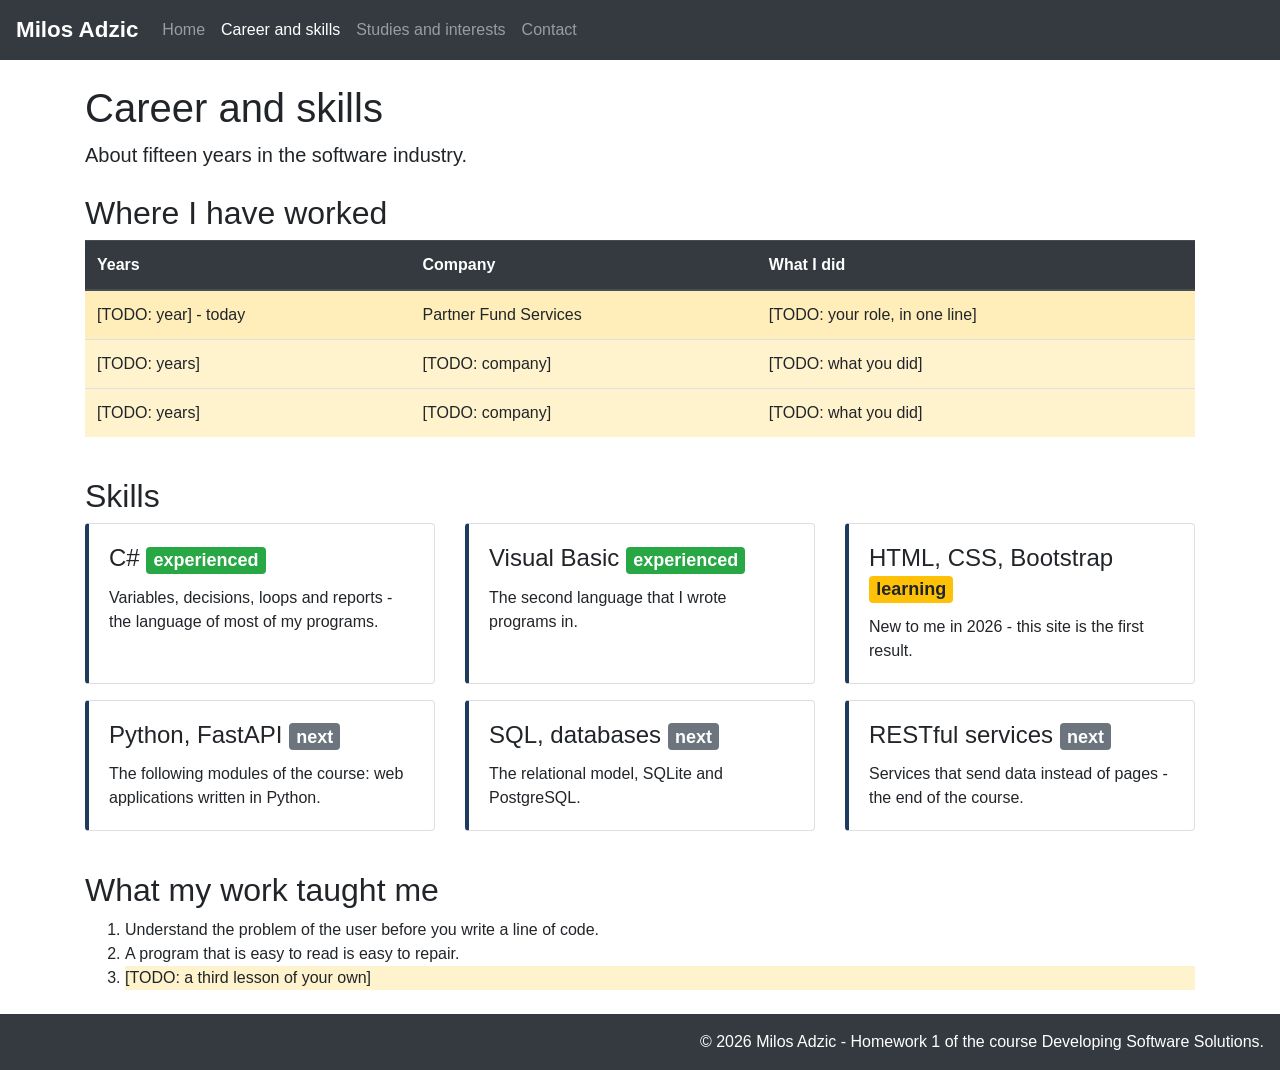
==== career.html @ 6c15d51f "Add files via upload" ====
<!DOCTYPE html>
<html lang="en">

<head>
    <meta charset="utf-8">
    <meta name="viewport" content="width=device-width, initial-scale=1">
    <title>Milos Adzic - Career and skills</title>
    <link rel="stylesheet" href="https://maxcdn.bootstrapcdn.com/bootstrap/4.5.2/css/bootstrap.min.css">
    <link rel="stylesheet" href="css/site.css">
    <script src="https://ajax.googleapis.com/ajax/libs/jquery/3.5.1/jquery.min.js"></script>
    <script src="https://cdnjs.cloudflare.com/ajax/libs/popper.js/1.16.0/umd/popper.min.js"></script>
    <script src="https://maxcdn.bootstrapcdn.com/bootstrap/4.5.2/js/bootstrap.min.js"></script>
</head>

<body>
    <!-- 1. the navbar: here the second link is the active one -->
    <nav class="navbar navbar-expand-md bg-dark navbar-dark">
        <a class="navbar-brand" href="index.html">Milos Adzic</a>
        <button class="navbar-toggler" type="button" data-toggle="collapse" data-target="#menu">
            <span class="navbar-toggler-icon"></span>
        </button>
        <div class="collapse navbar-collapse" id="menu">
            <ul class="navbar-nav">
                <li class="nav-item"><a class="nav-link" href="index.html">Home</a></li>
                <li class="nav-item active"><a class="nav-link" href="career.html">Career and skills</a></li>
                <li class="nav-item"><a class="nav-link" href="interests.html">Studies and interests</a></li>
                <li class="nav-item"><a class="nav-link" href="contact.html">Contact</a></li>
            </ul>
        </div>
    </nav>

    <div class="container mt-4">
        <h1>Career and skills</h1>
        <p class="lead">About fifteen years in the software industry.</p>

        <!-- 2. the table of jobs: it scrolls sideways on a narrow screen (table-responsive) -->
        <h2 class="mt-4">Where I have worked</h2>
        <div class="table-responsive">
            <table class="table table-striped">
                <thead class="thead-dark">
                    <tr><th>Years</th><th>Company</th><th>What I did</th></tr>
                </thead>
                <tbody>
                    <!-- the yellow row (table-warning) marks the present job -->
                    <tr class="table-warning">
                        <td class="todo">[TODO: year] - today</td>
                        <td>Partner Fund Services</td>
                        <td class="todo">[TODO: your role, in one line]</td>
                    </tr>
                    <tr>
                        <td class="todo">[TODO: years]</td>
                        <td class="todo">[TODO: company]</td>
                        <td class="todo">[TODO: what you did]</td>
                    </tr>
                    <tr>
                        <td class="todo">[TODO: years]</td>
                        <td class="todo">[TODO: company]</td>
                        <td class="todo">[TODO: what you did]</td>
                    </tr>
                </tbody>
            </table>
        </div>

        <!-- 3. the skills: cards with a badge - one in a line on a phone, two from 576 pixels, three from 992 -->
        <h2 class="mt-4">Skills</h2>
        <div class="row">
            <div class="col-sm-6 col-lg-4 mb-3">
                <div class="card h-100">
                    <div class="card-body">
                        <h4 class="card-title">C# <span class="badge badge-success">experienced</span></h4>
                        <p class="card-text">Variables, decisions, loops and reports - the language of most of my programs.</p>
                    </div>
                </div>
            </div>
            <div class="col-sm-6 col-lg-4 mb-3">
                <div class="card h-100">
                    <div class="card-body">
                        <h4 class="card-title">Visual Basic <span class="badge badge-success">experienced</span></h4>
                        <p class="card-text">The second language that I wrote programs in.</p>
                    </div>
                </div>
            </div>
            <div class="col-sm-6 col-lg-4 mb-3">
                <div class="card h-100">
                    <div class="card-body">
                        <h4 class="card-title">HTML, CSS, Bootstrap <span class="badge badge-warning">learning</span></h4>
                        <p class="card-text">New to me in 2026 - this site is the first result.</p>
                    </div>
                </div>
            </div>
            <div class="col-sm-6 col-lg-4 mb-3">
                <div class="card h-100">
                    <div class="card-body">
                        <h4 class="card-title">Python, FastAPI <span class="badge badge-secondary">next</span></h4>
                        <p class="card-text">The following modules of the course: web applications written in Python.</p>
                    </div>
                </div>
            </div>
            <div class="col-sm-6 col-lg-4 mb-3">
                <div class="card h-100">
                    <div class="card-body">
                        <h4 class="card-title">SQL, databases <span class="badge badge-secondary">next</span></h4>
                        <p class="card-text">The relational model, SQLite and PostgreSQL.</p>
                    </div>
                </div>
            </div>
            <div class="col-sm-6 col-lg-4 mb-3">
                <div class="card h-100">
                    <div class="card-body">
                        <h4 class="card-title">RESTful services <span class="badge badge-secondary">next</span></h4>
                        <p class="card-text">Services that send data instead of pages - the end of the course.</p>
                    </div>
                </div>
            </div>
        </div>

        <!-- 4. an ordered list: the order matters here -->
        <h2 class="mt-4">What my work taught me</h2>
        <ol>
            <li>Understand the problem of the user before you write a line of code.</li>
            <li>A program that is easy to read is easy to repair.</li>
            <li class="todo">[TODO: a third lesson of your own]</li>
        </ol>
    </div>

    <!-- 5. the footer -->
    <div class="site-footer bg-dark text-white p-3 mt-4">
        &copy; 2026 Milos Adzic - Homework 1 of the course Developing Software Solutions.
    </div>
</body>

</html>
---- css/site.css ----
/* Our own rules for the whole site. Every page links this file after Bootstrap,
   so these rules win over the rules of Bootstrap that are equally specific. */

/* the name of the site in the navbar a little larger than Bootstrap makes it */
.navbar-brand {
    font-size: 1.4rem;
    font-weight: bold;
}

/* the top of the home page: a dark blue band instead of the grey jumbotron of Bootstrap */
.hero {
    background-color: #1f3a5f;
    color: white;
}

/* the photo: a circle with a white edge, never wider than 220 pixels */
.photo {
    max-width: 220px;
    border-radius: 50%;
    border: 4px solid white;
}

/* a thin coloured line on the left of every card of the site */
.card {
    border-left: 4px solid #1f3a5f;
}

/* placeholders that still wait for real text - delete this rule when none are left */
.todo {
    background-color: #fff3cd;
}

/* the footer: centred on narrow screens ... */
.site-footer {
    text-align: center;
}

/* ... and on the right from 768 pixels on - mobile first */
@media (min-width: 768px) {
    .site-footer {
        text-align: right;
    }
}
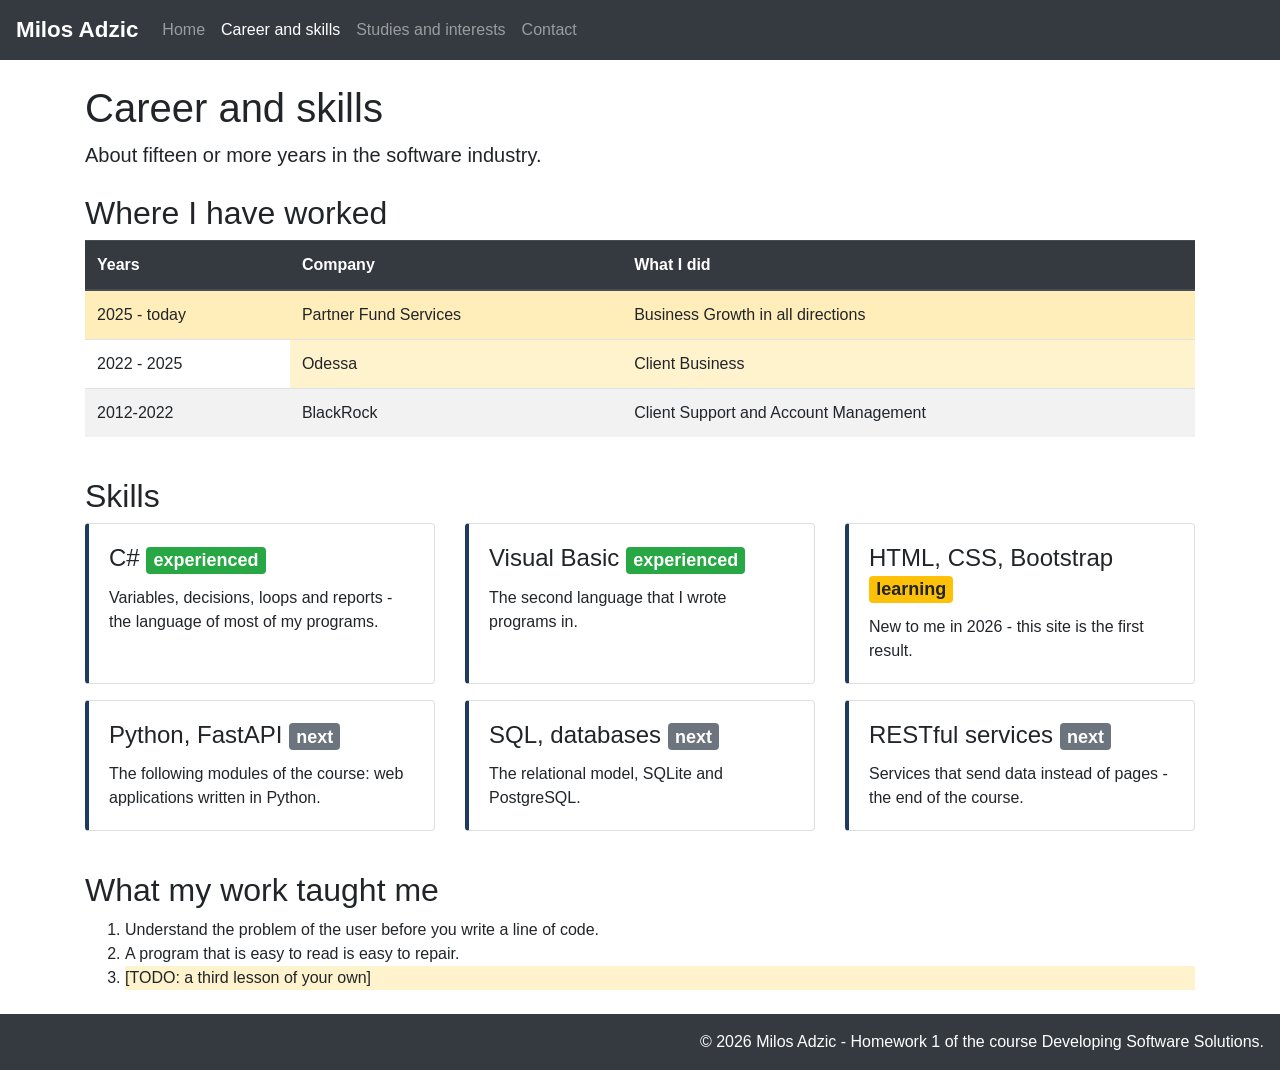
==== commit 6330967e: "Update career details and comments in career.html" ====
--- a/career.html
+++ b/career.html
@@ -13,7 +13,7 @@
 </head>
 
 <body>
-    <!-- 1. the navbar: here the second link is the active one -->
+    <!-- 1. the navbar: here the second link is active, ostalo copy paste -->
     <nav class="navbar navbar-expand-md bg-dark navbar-dark">
         <a class="navbar-brand" href="index.html">Milos Adzic</a>
         <button class="navbar-toggler" type="button" data-toggle="collapse" data-target="#menu">
@@ -31,7 +31,7 @@
 
     <div class="container mt-4">
         <h1>Career and skills</h1>
-        <p class="lead">About fifteen years in the software industry.</p>
+        <p class="lead">About fifteen or more years in the software industry.</p>
 
         <!-- 2. the table of jobs: it scrolls sideways on a narrow screen (table-responsive) -->
         <h2 class="mt-4">Where I have worked</h2>
@@ -41,21 +41,21 @@
                     <tr><th>Years</th><th>Company</th><th>What I did</th></tr>
                 </thead>
                 <tbody>
-                    <!-- the yellow row (table-warning) marks the present job -->
+                    <!-- the yellow row (table-warning) marks the present job, Claude je dodao ovaj komentar i dobar je, zaboravio bih -->
                     <tr class="table-warning">
-                        <td class="todo">[TODO: year] - today</td>
+                        <td> 2025 - today</td>
                         <td>Partner Fund Services</td>
-                        <td class="todo">[TODO: your role, in one line]</td>
+                        <td> Business Growth in all directions </td>
                     </tr>
                     <tr>
-                        <td class="todo">[TODO: years]</td>
-                        <td class="todo">[TODO: company]</td>
-                        <td class="todo">[TODO: what you did]</td>
+                        <td> 2022 - 2025</td>
+                        <td class="todo">Odessa</td>
+                        <td class="todo">Client Business</td>
                     </tr>
                     <tr>
-                        <td class="todo">[TODO: years]</td>
-                        <td class="todo">[TODO: company]</td>
-                        <td class="todo">[TODO: what you did]</td>
+                        <td> 2012-2022</td>
+                        <td> BlackRock</td>
+                        <td>Client Support and Account Management</td>
                     </tr>
                 </tbody>
             </table>
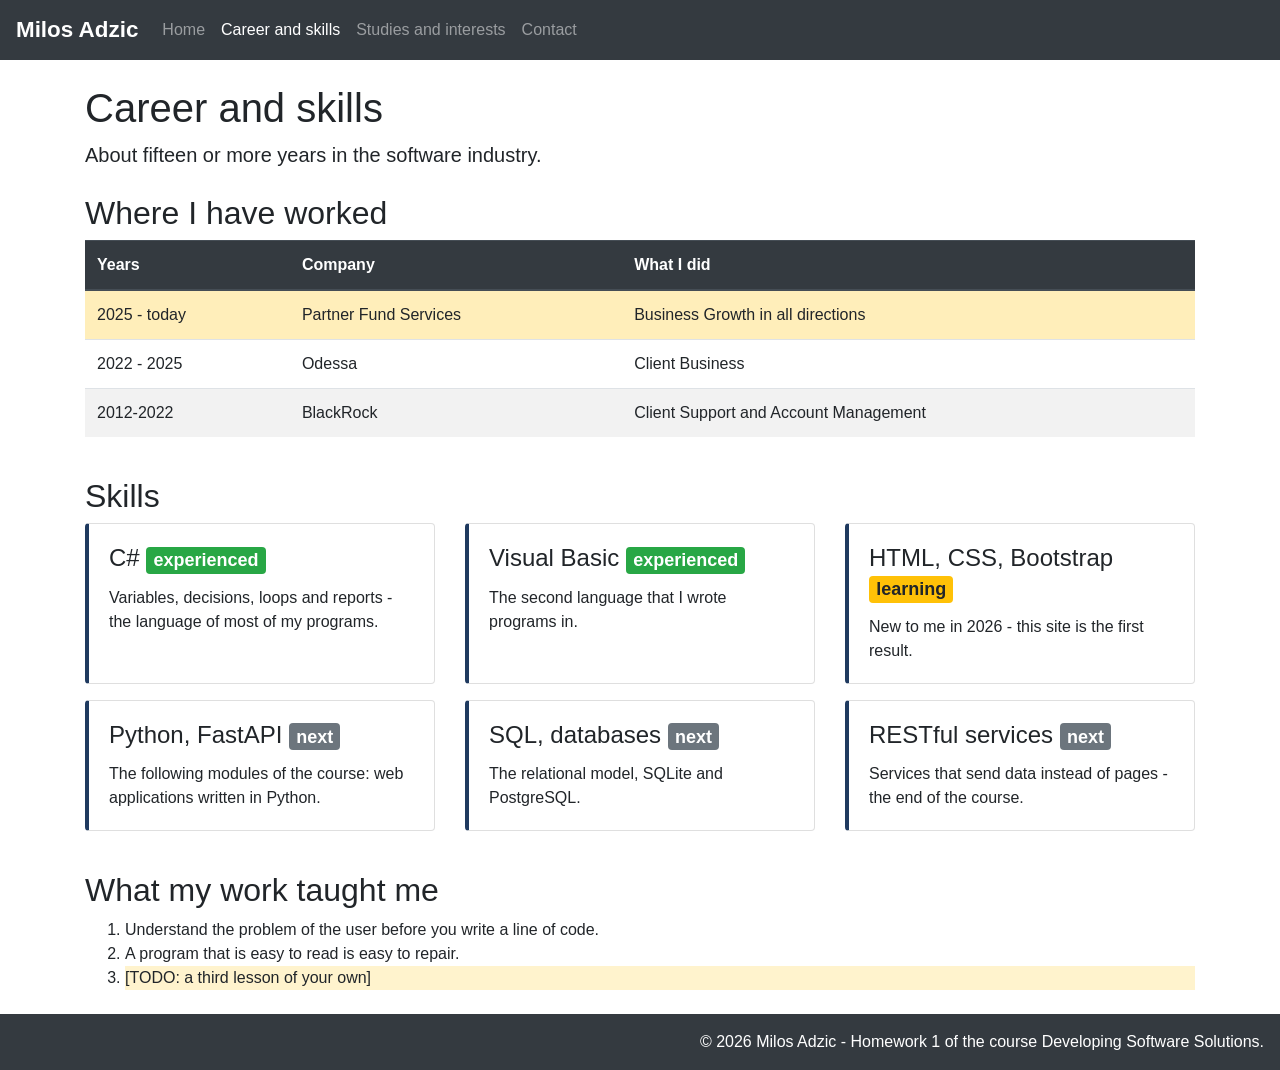
==== commit f09d158e: "Update career.html" ====
--- a/career.html
+++ b/career.html
@@ -49,8 +49,8 @@
                     </tr>
                     <tr>
                         <td> 2022 - 2025</td>
-                        <td class="todo">Odessa</td>
-                        <td class="todo">Client Business</td>
+                        <td>Odessa</td>
+                        <td>Client Business</td>
                     </tr>
                     <tr>
                         <td> 2012-2022</td>
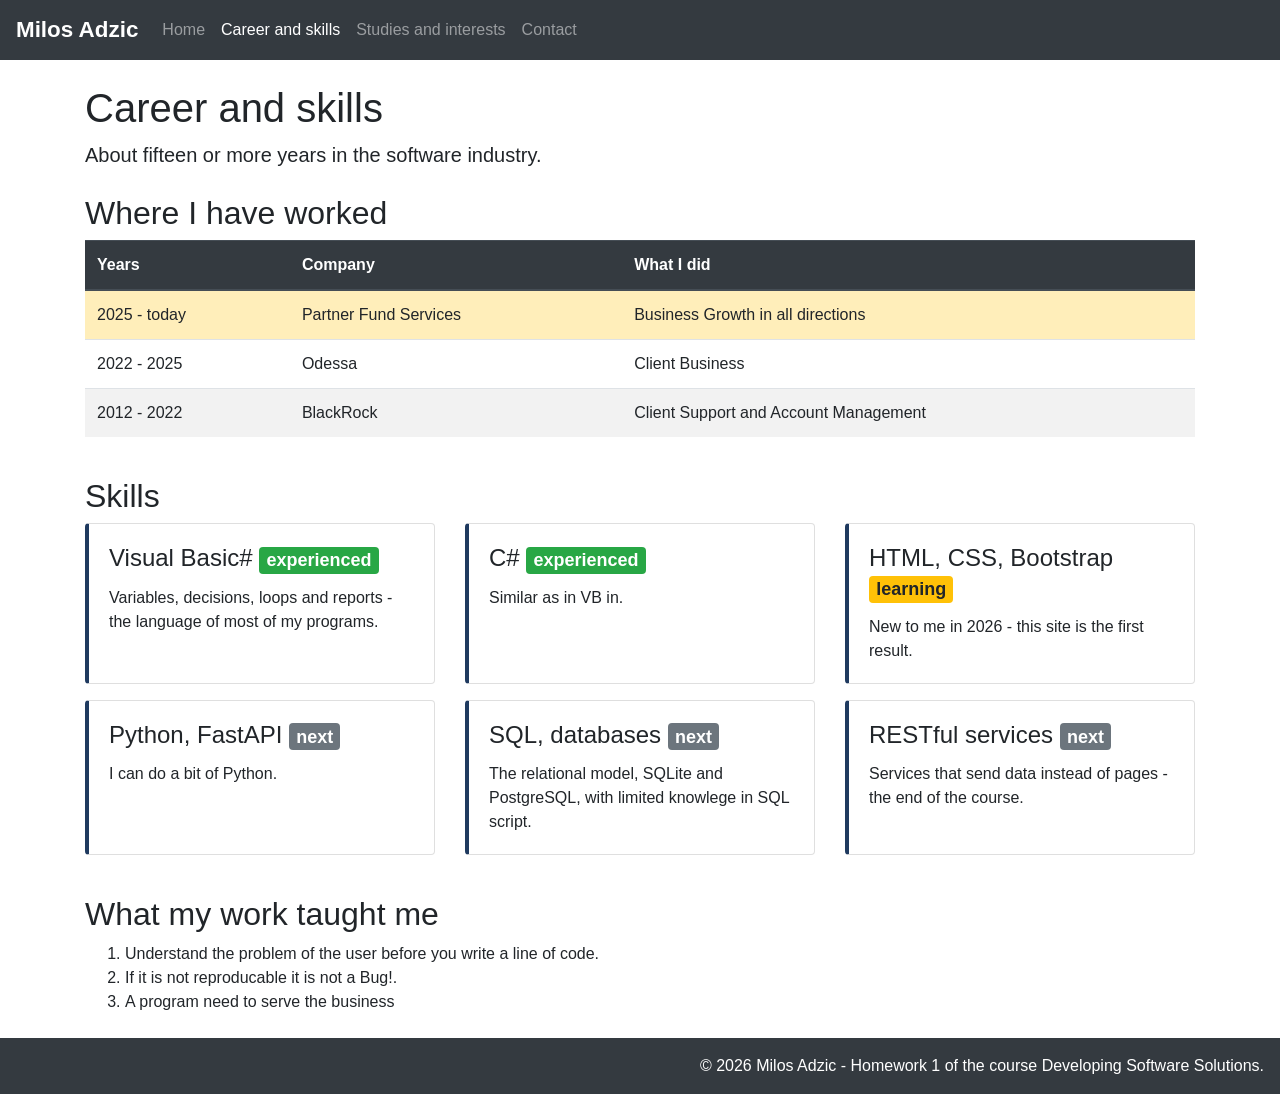
==== commit 2eb2a475: "Update career details and programming skills" ====
--- a/career.html
+++ b/career.html
@@ -53,7 +53,7 @@
                         <td>Client Business</td>
                     </tr>
                     <tr>
-                        <td> 2012-2022</td>
+                        <td> 2012 - 2022</td>
                         <td> BlackRock</td>
                         <td>Client Support and Account Management</td>
                     </tr>
@@ -67,7 +67,7 @@
             <div class="col-sm-6 col-lg-4 mb-3">
                 <div class="card h-100">
                     <div class="card-body">
-                        <h4 class="card-title">C# <span class="badge badge-success">experienced</span></h4>
+                        <h4 class="card-title">Visual Basic# <span class="badge badge-success">experienced</span></h4>
                         <p class="card-text">Variables, decisions, loops and reports - the language of most of my programs.</p>
                     </div>
                 </div>
@@ -75,8 +75,8 @@
             <div class="col-sm-6 col-lg-4 mb-3">
                 <div class="card h-100">
                     <div class="card-body">
-                        <h4 class="card-title">Visual Basic <span class="badge badge-success">experienced</span></h4>
-                        <p class="card-text">The second language that I wrote programs in.</p>
+                        <h4 class="card-title">C# <span class="badge badge-success">experienced</span></h4>
+                        <p class="card-text">Similar as in VB in.</p>
                     </div>
                 </div>
             </div>
@@ -92,7 +92,7 @@
                 <div class="card h-100">
                     <div class="card-body">
                         <h4 class="card-title">Python, FastAPI <span class="badge badge-secondary">next</span></h4>
-                        <p class="card-text">The following modules of the course: web applications written in Python.</p>
+                        <p class="card-text">I can do a bit of Python.</p>
                     </div>
                 </div>
             </div>
@@ -100,7 +100,7 @@
                 <div class="card h-100">
                     <div class="card-body">
                         <h4 class="card-title">SQL, databases <span class="badge badge-secondary">next</span></h4>
-                        <p class="card-text">The relational model, SQLite and PostgreSQL.</p>
+                        <p class="card-text">The relational model, SQLite and PostgreSQL, with limited knowlege in SQL script.</p>
                     </div>
                 </div>
             </div>
@@ -118,8 +118,8 @@
         <h2 class="mt-4">What my work taught me</h2>
         <ol>
             <li>Understand the problem of the user before you write a line of code.</li>
-            <li>A program that is easy to read is easy to repair.</li>
-            <li class="todo">[TODO: a third lesson of your own]</li>
+            <li>If it is not reproducable it is not a Bug!.</li>
+            <li>A program need to serve the business</li>
         </ol>
     </div>
 
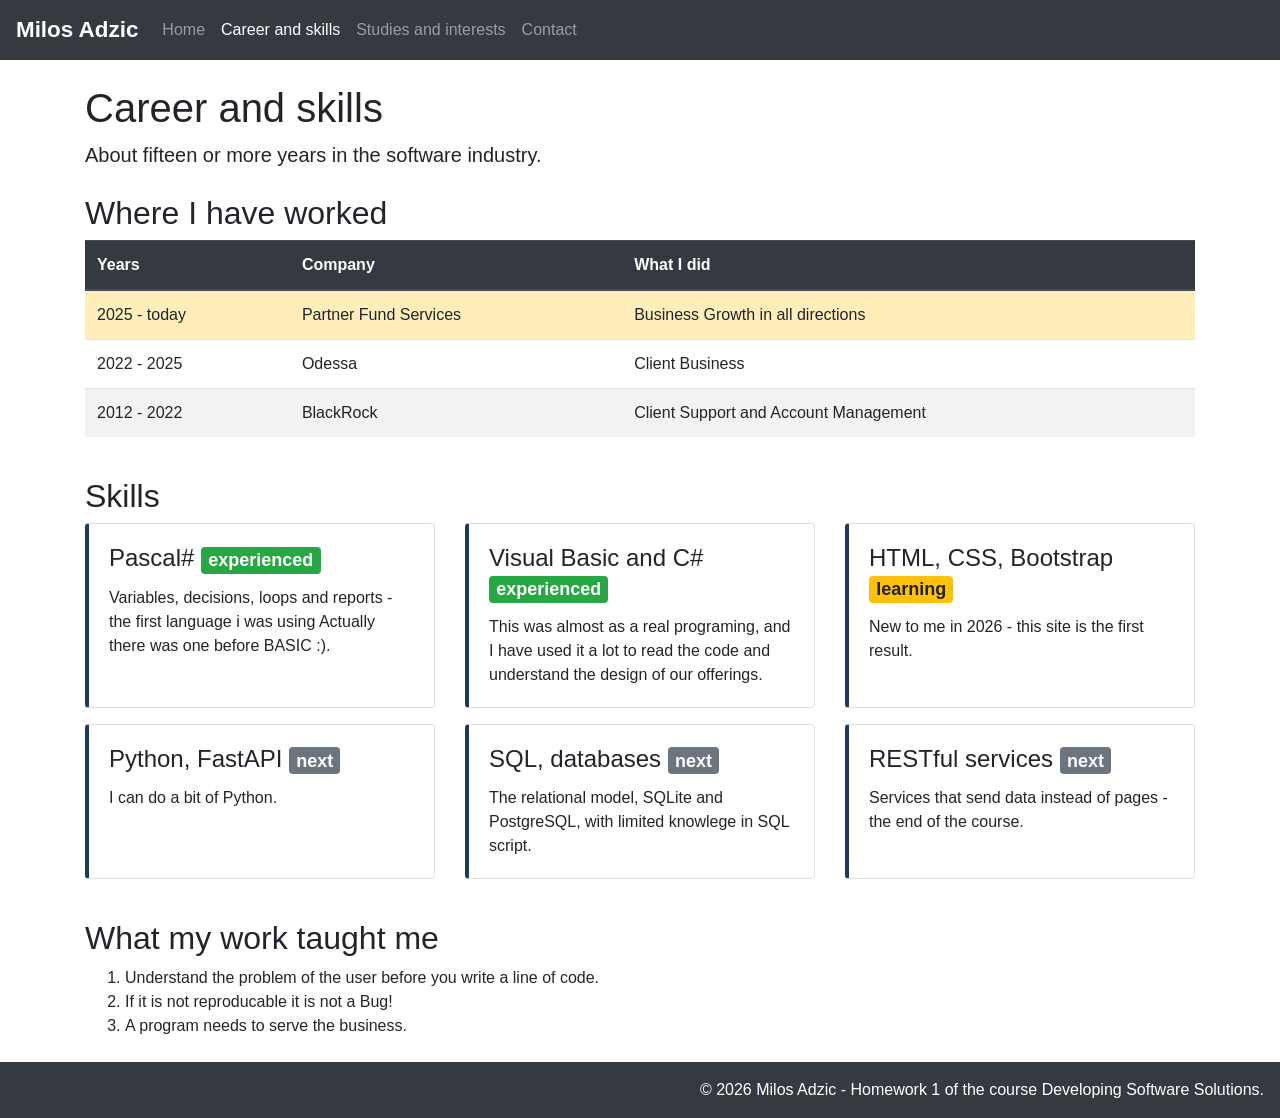
==== commit 8e3c8e89: "Update programming languages and work lessons" ====
--- a/career.html
+++ b/career.html
@@ -67,16 +67,16 @@
             <div class="col-sm-6 col-lg-4 mb-3">
                 <div class="card h-100">
                     <div class="card-body">
-                        <h4 class="card-title">Visual Basic# <span class="badge badge-success">experienced</span></h4>
-                        <p class="card-text">Variables, decisions, loops and reports - the language of most of my programs.</p>
+                        <h4 class="card-title">Pascal# <span class="badge badge-success">experienced</span></h4>
+                        <p class="card-text">Variables, decisions, loops and reports - the first language i was using Actually there was one before BASIC :).</p>
                     </div>
                 </div>
             </div>
             <div class="col-sm-6 col-lg-4 mb-3">
                 <div class="card h-100">
                     <div class="card-body">
-                        <h4 class="card-title">C# <span class="badge badge-success">experienced</span></h4>
-                        <p class="card-text">Similar as in VB in.</p>
+                        <h4 class="card-title">Visual Basic and C# <span class="badge badge-success">experienced</span></h4>
+                        <p class="card-text">This was almost as a real programing, and I have used it a lot to read the code and understand the design of our offerings.</p>
                     </div>
                 </div>
             </div>
@@ -118,8 +118,8 @@
         <h2 class="mt-4">What my work taught me</h2>
         <ol>
             <li>Understand the problem of the user before you write a line of code.</li>
-            <li>If it is not reproducable it is not a Bug!.</li>
-            <li>A program need to serve the business</li>
+            <li>If it is not reproducable it is not a Bug!</li>
+            <li>A program needs to serve the business.</li>
         </ol>
     </div>
 
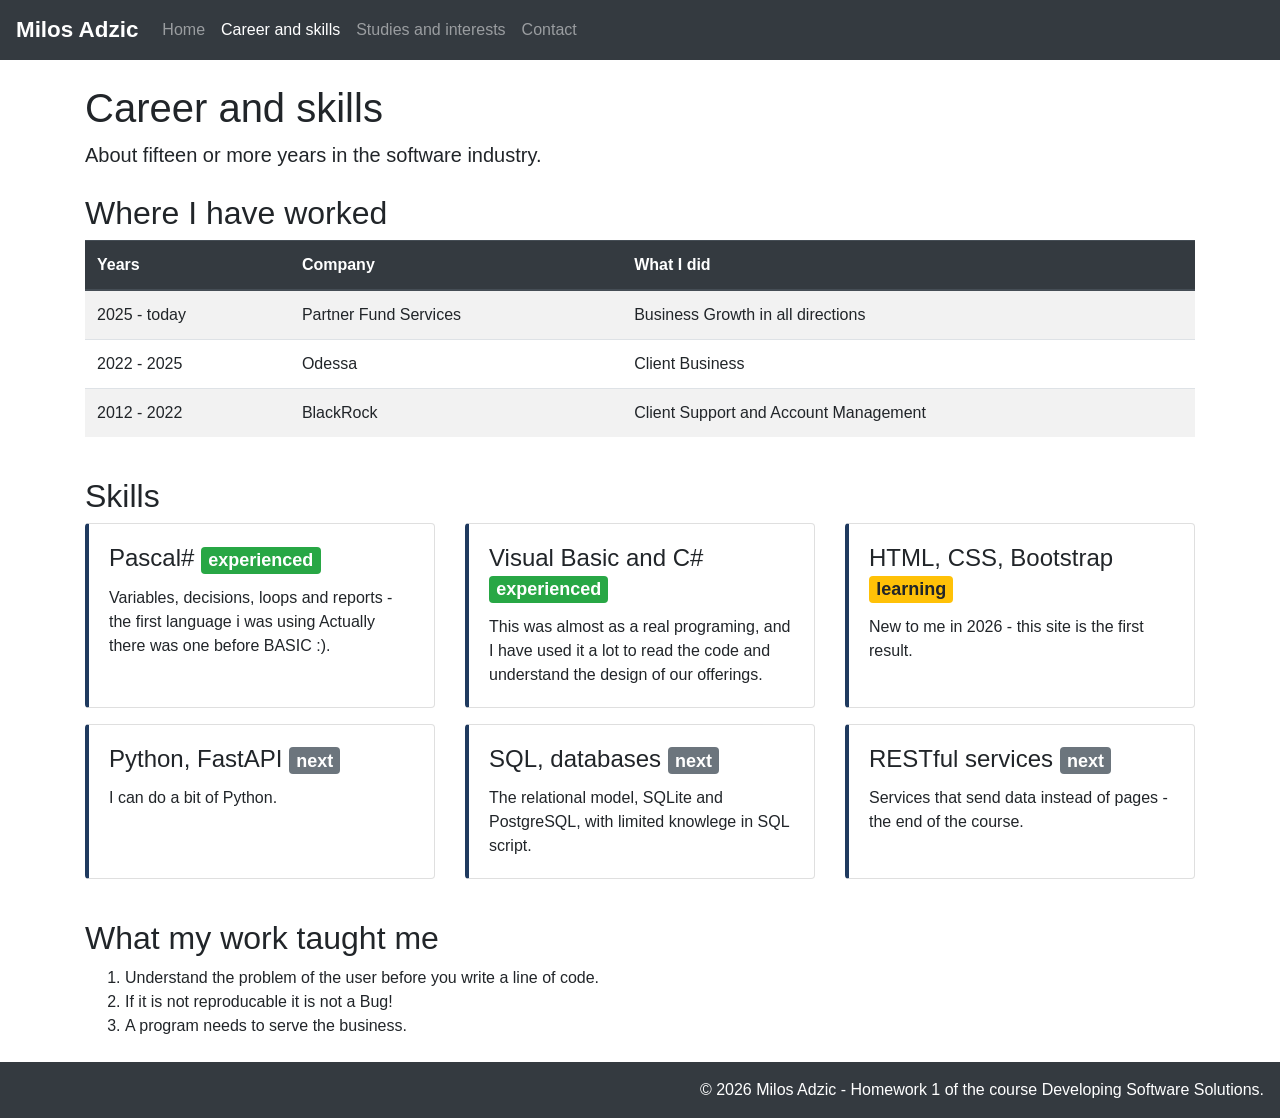
==== commit 096e6acb: "Remove warning class from current job row" ====
--- a/career.html
+++ b/career.html
@@ -42,7 +42,7 @@
                 </thead>
                 <tbody>
                     <!-- the yellow row (table-warning) marks the present job, Claude je dodao ovaj komentar i dobar je, zaboravio bih -->
-                    <tr class="table-warning">
+                    <tr>
                         <td> 2025 - today</td>
                         <td>Partner Fund Services</td>
                         <td> Business Growth in all directions </td>
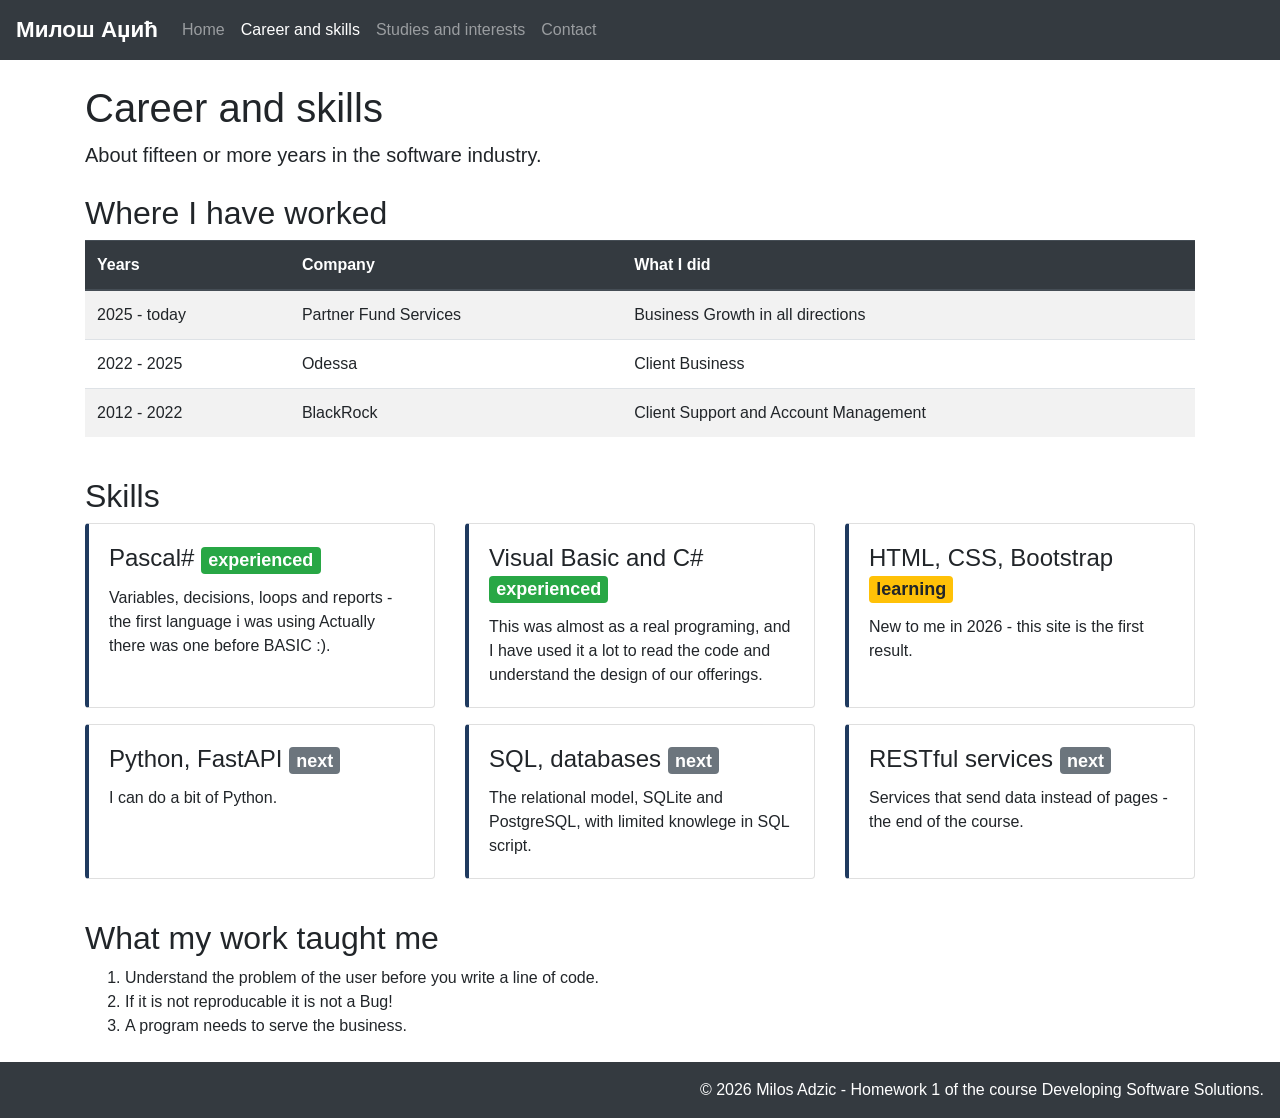
==== commit 069ecd6e: "Update navbar brand name to Cyrillic script" ====
--- a/career.html
+++ b/career.html
@@ -15,7 +15,7 @@
 <body>
     <!-- 1. the navbar: here the second link is active, ostalo copy paste -->
     <nav class="navbar navbar-expand-md bg-dark navbar-dark">
-        <a class="navbar-brand" href="index.html">Milos Adzic</a>
+       <a class="navbar-brand" href="index.html">Милош Аџић</a>
         <button class="navbar-toggler" type="button" data-toggle="collapse" data-target="#menu">
             <span class="navbar-toggler-icon"></span>
         </button>
@@ -41,7 +41,7 @@
                     <tr><th>Years</th><th>Company</th><th>What I did</th></tr>
                 </thead>
                 <tbody>
-                    <!-- the yellow row (table-warning) marks the present job, Claude je dodao ovaj komentar i dobar je, zaboravio bih -->
+                   
                     <tr>
                         <td> 2025 - today</td>
                         <td>Partner Fund Services</td>
